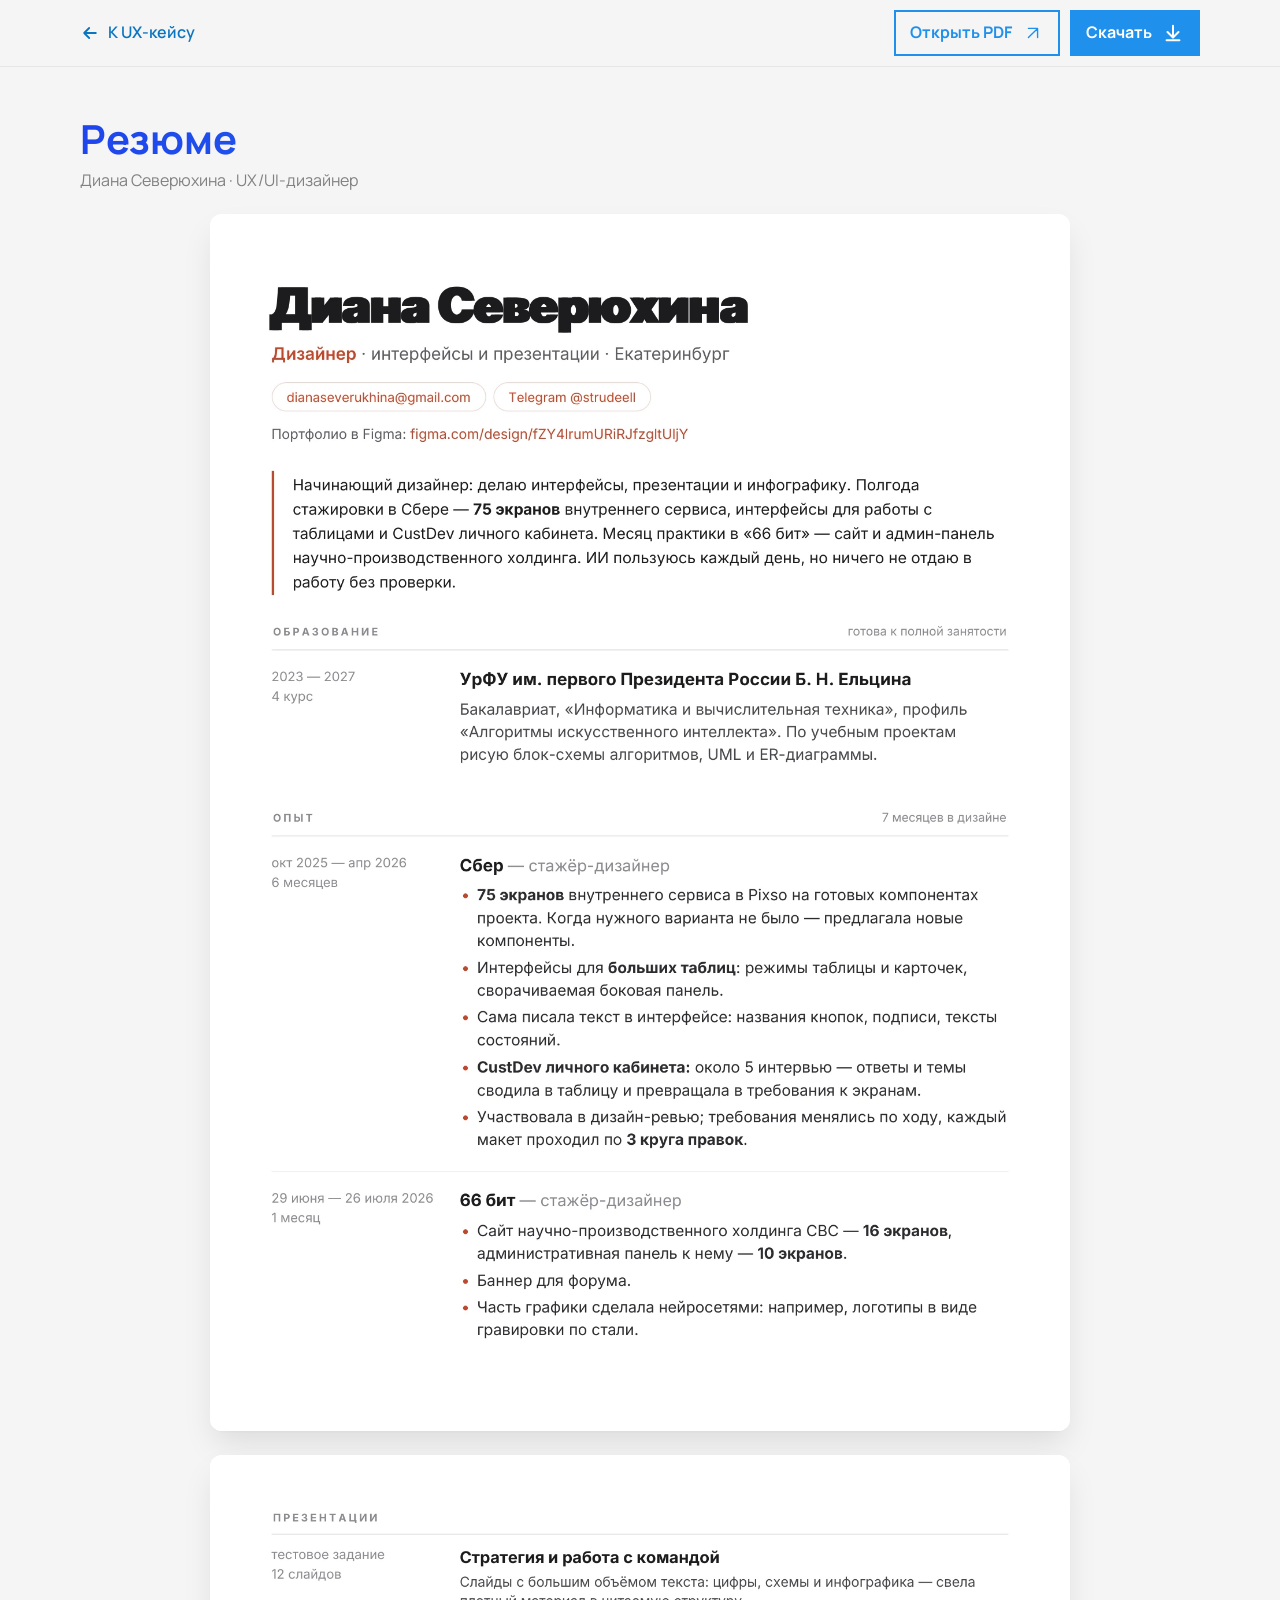
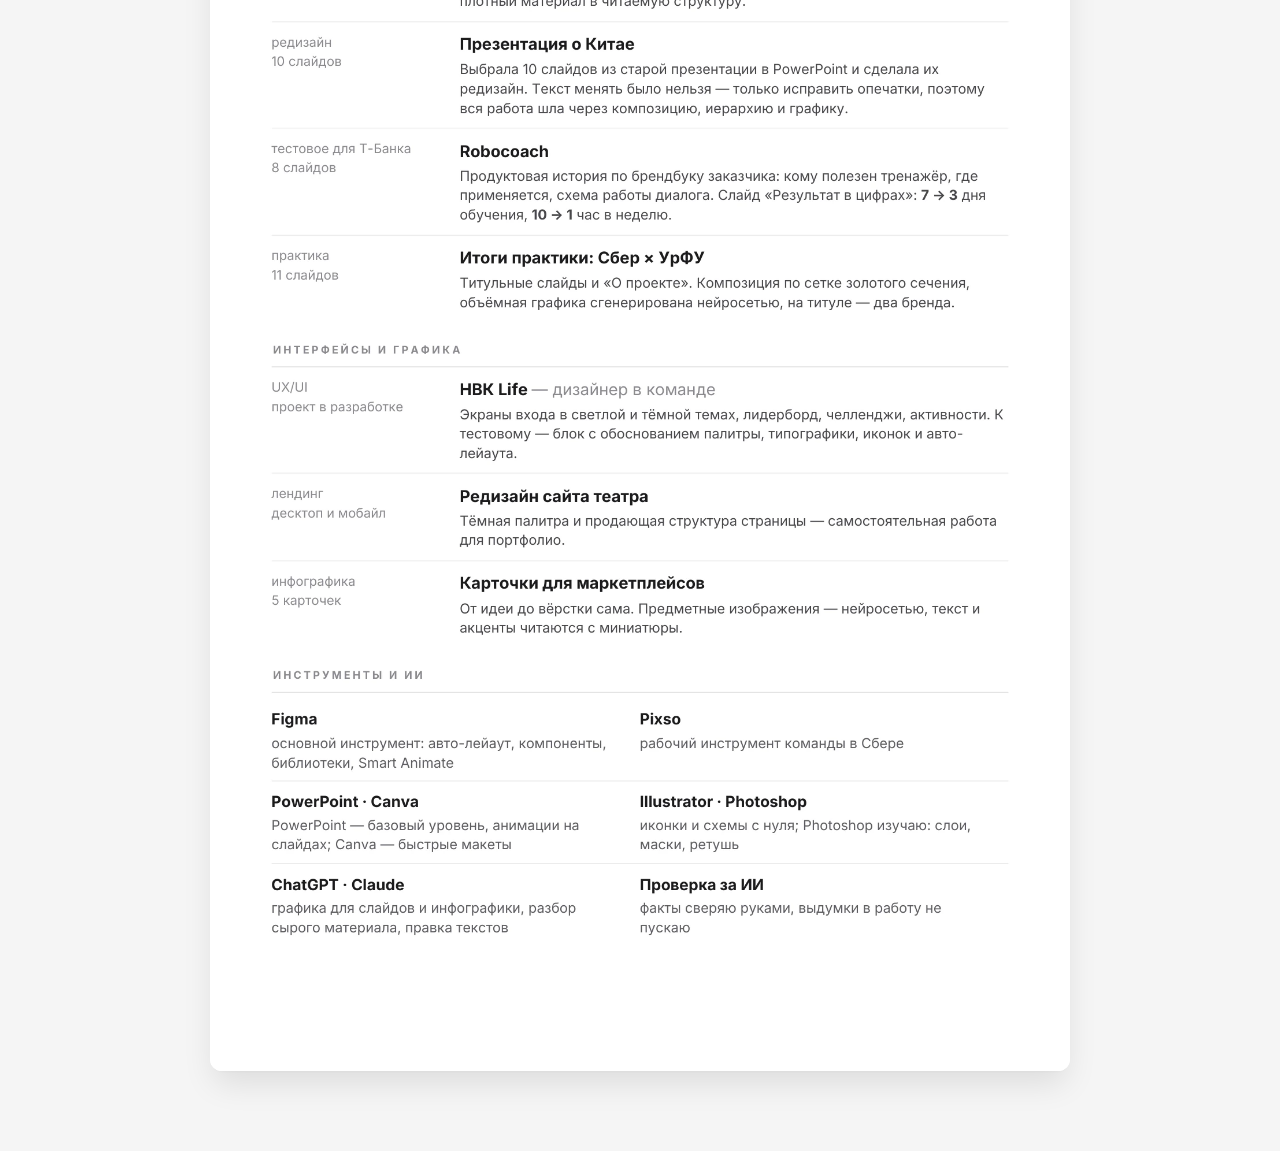
==== resume.html @ b389733e "Правки (раунд 3): иллюстрации портретов, вайрфреймы по сетке, резюме для просмотра - В портреты ЦА в" ====
<!doctype html>
<html lang="ru">
<head>
  <meta charset="utf-8">
  <meta name="viewport" content="width=device-width, initial-scale=1">
  <title>Резюме — Диана Северюхина, UX/UI-дизайнер</title>
  <meta name="description" content="Резюме Дианы Северюхиной, UX/UI-дизайнера: просмотр онлайн и скачивание PDF.">
  <meta name="robots" content="noindex, follow">
  <meta name="theme-color" content="#1f90ec">
  <link rel="icon" href="assets/icons/favicon.svg" type="image/svg+xml">
  <link rel="preconnect" href="https://fonts.googleapis.com">
  <link rel="preconnect" href="https://fonts.gstatic.com" crossorigin>
  <link href="https://fonts.googleapis.com/css2?family=Manrope:wght@400;500;600;700;800&display=swap" rel="stylesheet">
  <link rel="stylesheet" href="css/base.css?v=3">
  <style>
    .rs-bar { position: sticky; top: 0; z-index: 10; background: rgba(245, 245, 245, .85); backdrop-filter: blur(14px); -webkit-backdrop-filter: blur(14px); border-bottom: 1px solid rgba(51, 51, 51, .08); }
    .rs-bar__in { display: flex; align-items: center; gap: 16px; min-height: 64px; flex-wrap: wrap; padding-block: 10px; }
    .rs-back { display: inline-flex; align-items: center; gap: 8px; font-weight: 600; color: var(--blue-hover); margin-right: auto; }
    .rs-back svg { width: 20px; height: 20px; fill: none; stroke: currentColor; stroke-width: 2.2; stroke-linecap: round; stroke-linejoin: round; transition: transform .3s var(--ease); }
    .rs-actions { display: flex; gap: 10px; flex-wrap: wrap; }
    .rs-actions .btn { font-size: 16px; padding: 12px 16px; }
    .rs-actions .btn .ico { width: 22px; height: 22px; }
    .rs-head { padding: 48px 0 24px; }
    .rs-head h1 { font-size: 40px; font-weight: 700; }
    .rs-head p { margin-top: 8px; color: var(--text-muted); }
    .rs-pages { display: grid; gap: 24px; max-width: 860px; margin: 0 auto; padding-bottom: 80px; }
    .rs-page { position: relative; margin: 0; background: #fff; border-radius: 12px; overflow: hidden; box-shadow: var(--shadow-400); animation: fadeUp .7s var(--ease) both; }
    .rs-page:nth-child(2) { animation-delay: .12s; }
    .rs-page img { width: 100%; height: auto; }
    .rs-page a { position: absolute; border-radius: 4px; }
    .rs-page a:focus-visible { outline: 2px solid var(--blue); }
    @keyframes fadeUp { from { opacity: 0; transform: translateY(24px); } }
    @media (hover: hover) {
      .rs-back:hover svg { transform: translateX(-4px); }
      .rs-page a:hover { background: rgba(31, 144, 236, .12); }
    }
    @media (max-width: 720px) {
      .rs-head { padding-top: 28px; }
      .rs-head h1 { font-size: 28px; }
      .rs-actions { width: 100%; }
      .rs-actions .btn { flex: 1; }
      .rs-pages { gap: 14px; }
    }
  </style>
</head>
<body>
  <div class="rs-bar">
    <div class="container rs-bar__in">
      <a class="rs-back" href="./#contacts"><svg viewBox="0 0 24 24"><path d="M19 12H5M11 18l-6-6 6-6"/></svg>К UX-кейсу</a>
      <div class="rs-actions">
        <a class="btn btn--outline" href="assets/docs/resume-severyukhina.pdf" target="_blank" rel="noopener">Открыть PDF <img class="ico" src="assets/icons/arrow-up-right-blue.svg" alt=""></a>
        <a class="btn" href="assets/docs/resume-severyukhina.pdf" download="Резюме Северюхина Диана.pdf">Скачать <svg class="ico" viewBox="0 0 24 24" fill="none" stroke="#fff" stroke-width="2.2" stroke-linecap="round" stroke-linejoin="round"><path d="M12 4v12M6 11l6 6 6-6M5 20h14"/></svg></a>
      </div>
    </div>
  </div>
  <main class="container">
    <div class="rs-head">
      <h1 class="grad-text">Резюме</h1>
      <p>Диана Северюхина · UX/UI-дизайнер</p>
    </div>
    <div class="rs-pages">
      <figure class="rs-page">
        <img src="assets/docs/resume-p1.webp" width="1488" height="2105" alt="Резюме Дианы Северюхиной, страница 1">
        <a href="mailto:dianaseverukhina@gmail.com" aria-label="Email" style="left:7.185%;top:13.806%;width:24.958%;height:2.405%"></a>
        <a href="https://t.me/strudeell" target="_blank" rel="noopener" aria-label="Telegram" style="left:33.025%;top:13.806%;width:18.277%;height:2.405%"></a>
        <a href="https://www.figma.com/design/fZY4lrumURiRJfzgltUljY" target="_blank" rel="noopener" aria-label="Портфолио в Figma" style="left:23.193%;top:17.369%;width:32.395%;height:1.425%"></a>
      </figure>
      <figure class="rs-page">
        <img src="assets/docs/resume-p2.webp" width="1488" height="2105" alt="Резюме Дианы Северюхиной, страница 2" loading="lazy">
      </figure>
    </div>
  </main>
</body>
</html>
---- css/base.css ----
/* ============ Токены из UI-kit (Figma) ============ */
:root {
  --blue: #1f90ec;
  --blue-hover: #0c75c0;
  --blue-deep: #1f45ec;
  --blue-secondary: #d0e5fd;
  --blue-secondary-hover: #add9fc;
  --blue-tertiary: #e7f4fe;
  --blue-tertiary-hover: #d0ecfd;
  --text: #333;
  --text-muted: rgba(51, 51, 51, .6);
  --bg: #f5f5f5;
  --white: #fff;
  --pos-bg: #ebffee;
  --pos-border: #aff4c6;
  --pos-text: #14ae5c;
  --neg-bg: #fee9e7;
  --neg-border: #fdd3d0;
  --neg-text: #ec221f;
  --grad: linear-gradient(90deg, var(--blue-deep), var(--blue));
  --shadow-200: 0 1px 4px rgba(12, 12, 13, .05), 0 1px 4px rgba(12, 12, 13, .1);
  --shadow-400: 0 4px 4px -4px rgba(12, 12, 13, .05), 0 16px 32px -4px rgba(12, 12, 13, .1);
  --r: 16px;
  --container: 1280px;
  --gutter: 80px;
  --ease: cubic-bezier(.22, 1, .36, 1);
  color-scheme: light;
}

*, *::before, *::after { box-sizing: border-box; }
html { scroll-behavior: smooth; -webkit-text-size-adjust: 100%; }
body {
  margin: 0;
  font-family: "Manrope", system-ui, sans-serif;
  font-size: 16px;
  line-height: 1.2;
  color: var(--text);
  background: var(--bg);
  overflow-x: hidden;
  -webkit-font-smoothing: antialiased;
}
html { overflow-x: hidden; }
@supports (overflow: clip) { html, body { overflow-x: clip; } }
img, video, svg { display: block; max-width: 100%; }
a { color: inherit; text-decoration: none; }
button { font: inherit; color: inherit; border: 0; background: none; cursor: pointer; padding: 0; }
p, h1, h2, h3, h4, ul { margin: 0; }
ul { padding-left: 21px; }
::selection { background: var(--blue); color: #fff; }

.container {
  width: 100%;
  max-width: calc(var(--container) + var(--gutter) * 2);
  margin: 0 auto;
  padding: 0 var(--gutter);
}
.section { padding: 64px 0 0; position: relative; }

/* ============ Типографика ============ */
.grad-text {
  background: var(--grad);
  -webkit-background-clip: text;
  background-clip: text;
  color: transparent;
}
.h-xl { font-size: 64px; font-weight: 700; line-height: 1.2; text-transform: uppercase; }
.h-lg { font-size: 40px; font-weight: 700; line-height: 1.2; }
.t-20 { font-size: 20px; }
.t-16 { font-size: 16px; }
.t-14 { font-size: 14px; }
.muted { color: var(--text-muted); }
.accent { color: var(--blue-hover); font-weight: 700; }

/* «Составной» заголовок: крупное слово + подпись со смещением, как в макете */
.title-combo { display: inline-grid; white-space: nowrap; }
.title-combo > * { grid-area: 1 / 1; }
.title-combo .h-lg { line-height: 1.2; }

/* ============ Кнопки ============ */
.btn {
  display: inline-flex; align-items: center; justify-content: center; gap: 10px;
  padding: 16px; font-size: 20px; font-weight: 700; line-height: 1.2;
  background: var(--blue); color: #fff;
  border-radius: 0;
  transition: background .3s var(--ease), transform .3s var(--ease), box-shadow .3s var(--ease);
  position: relative; overflow: hidden; isolation: isolate;
}
.btn::after { /* блик при наведении */
  content: ""; position: absolute; inset: 0; z-index: -1;
  background: linear-gradient(110deg, transparent 30%, rgba(255,255,255,.35) 50%, transparent 70%);
  transform: translateX(-120%); transition: transform .7s var(--ease);
}
.btn:active { transform: translateY(0); }
.btn .ico { width: 32px; height: 32px; transition: transform .3s var(--ease); }
.btn--white { background: #fff; color: var(--text); }
.btn--outline { background: transparent; color: var(--blue); box-shadow: inset 0 0 0 2px var(--blue); }

.card {
  background: #fff; border-radius: var(--r); box-shadow: var(--shadow-200);
}
.tile {
  background: var(--blue-tertiary); border: 1px solid var(--blue-tertiary-hover);
  border-radius: 15px; padding: 16px;
}

@media (hover: hover) {
  .btn:hover { background: var(--blue-hover); transform: translateY(-2px); box-shadow: var(--shadow-400); }
  .btn:hover::after { transform: translateX(120%); }
  .btn:hover .ico { transform: translate(3px, -3px); }
  .btn--white:hover { background: var(--blue-tertiary); }
  .btn--outline:hover { background: var(--blue); color: #fff; }
  .btn--outline:hover .ico { filter: brightness(0) invert(1); }
}

/* ============ Анимации появления ============ */
.reveal { opacity: 0; transform: translateY(40px); transition: opacity .9s var(--ease), transform .9s var(--ease); transition-delay: var(--d, 0s); }
.reveal.from-left { transform: translateX(-60px); }
.reveal.from-right { transform: translateX(60px); }
.reveal.zoom { transform: scale(.92); }
.reveal.in { opacity: 1; transform: none; }
@media (prefers-reduced-motion: reduce) {
  html { scroll-behavior: auto; }
  .reveal { opacity: 1; transform: none; transition: none; }
  *, *::before, *::after { animation-duration: .01ms !important; animation-iteration-count: 1 !important; }
}
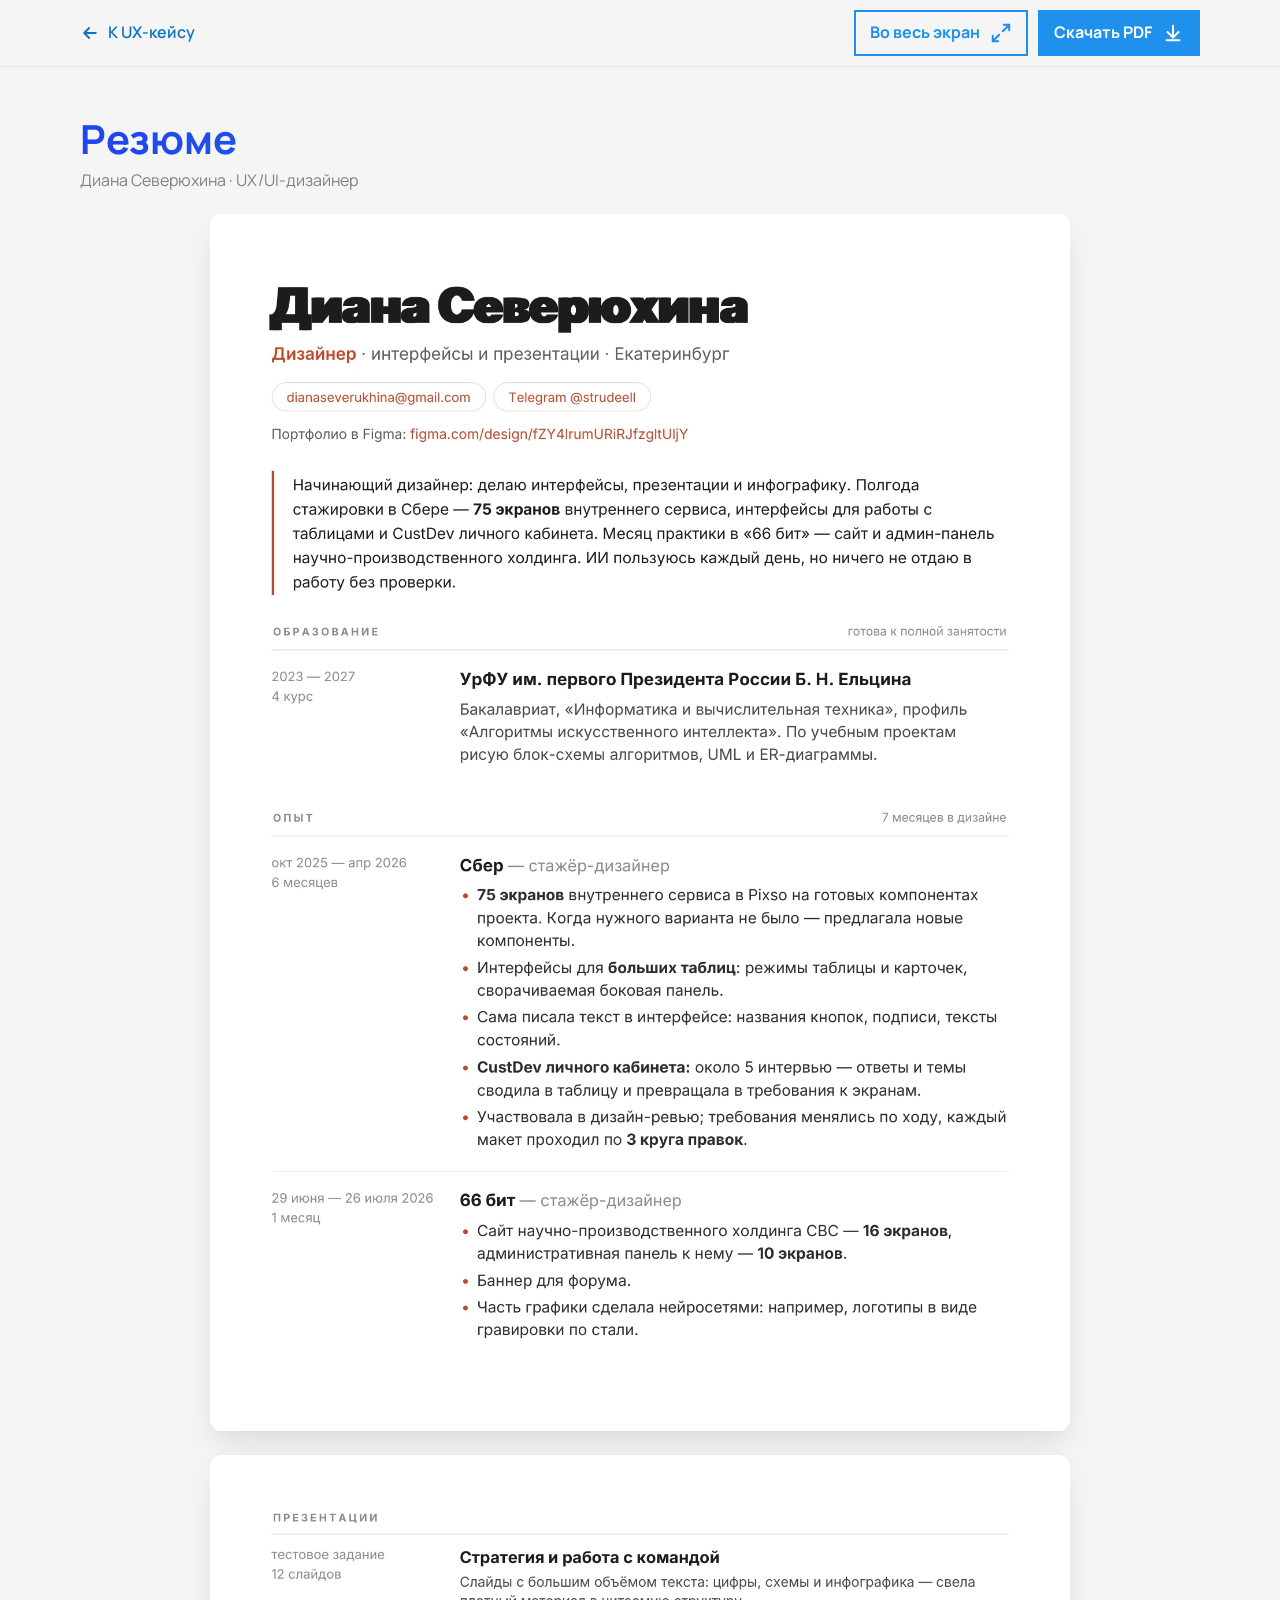
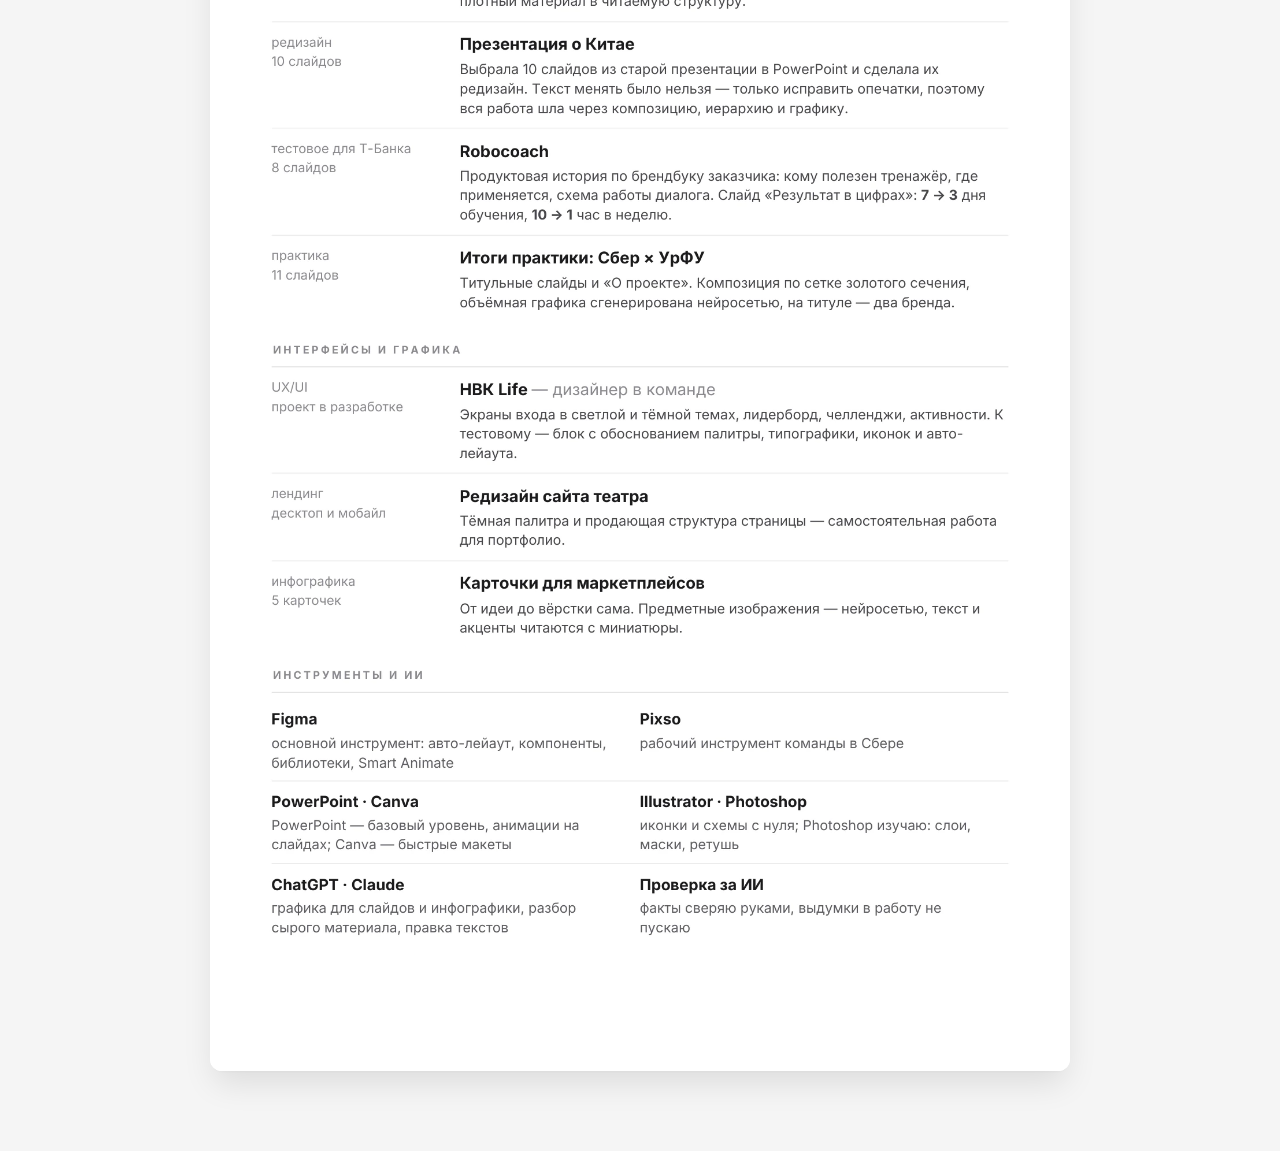
==== commit 1b395d80: "Резюме: просмотр во весь экран без скачивания; чипсы на телефоне в шахматном порядке Co-Authored-By:" ====
--- a/resume.html
+++ b/resume.html
@@ -29,6 +29,14 @@
     .rs-page img { width: 100%; height: auto; }
     .rs-page a { position: absolute; border-radius: 4px; }
     .rs-page a:focus-visible { outline: 2px solid var(--blue); }
+    .rs-pages:fullscreen { display: block; max-width: none; margin: 0; padding: 24px 16px 48px; overflow-y: auto; background: #2b2f36; }
+    .rs-pages:fullscreen .rs-page { max-width: 1100px; margin: 0 auto 24px; }
+    .rs-pages.rs-full { position: fixed; inset: 0; z-index: 50; display: block; max-width: none; margin: 0; padding: 24px 16px 48px; overflow-y: auto; background: #2b2f36; }
+    .rs-pages.rs-full .rs-page { max-width: 1100px; margin: 0 auto 24px; }
+    .rs-close { display: none; position: fixed; right: 18px; top: 14px; z-index: 60; width: 44px; height: 44px; border-radius: 50%; background: #fff; color: var(--text); font-size: 28px; line-height: 1; box-shadow: var(--shadow-400); }
+    .rs-pages:fullscreen .rs-close, .rs-pages.rs-full .rs-close { display: block; }
+    .rs-page img { cursor: zoom-in; }
+    .rs-pages:fullscreen .rs-page img, .rs-pages.rs-full .rs-page img { cursor: default; }
     @keyframes fadeUp { from { opacity: 0; transform: translateY(24px); } }
     @media (hover: hover) {
       .rs-back:hover svg { transform: translateX(-4px); }
@@ -48,8 +56,8 @@
     <div class="container rs-bar__in">
       <a class="rs-back" href="./#contacts"><svg viewBox="0 0 24 24"><path d="M19 12H5M11 18l-6-6 6-6"/></svg>К UX-кейсу</a>
       <div class="rs-actions">
-        <a class="btn btn--outline" href="assets/docs/resume-severyukhina.pdf" target="_blank" rel="noopener">Открыть PDF <img class="ico" src="assets/icons/arrow-up-right-blue.svg" alt=""></a>
-        <a class="btn" href="assets/docs/resume-severyukhina.pdf" download="Резюме Северюхина Диана.pdf">Скачать <svg class="ico" viewBox="0 0 24 24" fill="none" stroke="#fff" stroke-width="2.2" stroke-linecap="round" stroke-linejoin="round"><path d="M12 4v12M6 11l6 6 6-6M5 20h14"/></svg></a>
+        <button class="btn btn--outline" type="button" id="rs-full">Во весь экран <svg class="ico" viewBox="0 0 24 24" fill="none" stroke="#1f90ec" stroke-width="2.2" stroke-linecap="round" stroke-linejoin="round"><path d="M15 3h6v6M9 21H3v-6M21 3l-7 7M3 21l7-7"/></svg></button>
+        <a class="btn" href="assets/docs/resume-severyukhina.pdf" download="Резюме Северюхина Диана.pdf">Скачать PDF <svg class="ico" viewBox="0 0 24 24" fill="none" stroke="#fff" stroke-width="2.2" stroke-linecap="round" stroke-linejoin="round"><path d="M12 4v12M6 11l6 6 6-6M5 20h14"/></svg></a>
       </div>
     </div>
   </div>
@@ -58,7 +66,8 @@
       <h1 class="grad-text">Резюме</h1>
       <p>Диана Северюхина · UX/UI-дизайнер</p>
     </div>
-    <div class="rs-pages">
+    <div class="rs-pages" id="rs-pages">
+      <button class="rs-close" type="button" id="rs-close" aria-label="Закрыть полноэкранный режим">×</button>
       <figure class="rs-page">
         <img src="assets/docs/resume-p1.webp" width="1488" height="2105" alt="Резюме Дианы Северюхиной, страница 1">
         <a href="mailto:dianaseverukhina@gmail.com" aria-label="Email" style="left:7.185%;top:13.806%;width:24.958%;height:2.405%"></a>
@@ -70,5 +79,19 @@
       </figure>
     </div>
   </main>
+  <script>
+    (() => {
+      const box = document.getElementById('rs-pages');
+      const open = () => {
+        if (box.requestFullscreen) box.requestFullscreen().catch(() => box.classList.add('rs-full'));
+        else box.classList.add('rs-full');
+      };
+      const close = () => { if (document.fullscreenElement) document.exitFullscreen(); box.classList.remove('rs-full'); };
+      document.getElementById('rs-full').addEventListener('click', open);
+      document.getElementById('rs-close').addEventListener('click', close);
+      box.querySelectorAll('.rs-page img').forEach(img => img.addEventListener('click', () => { if (!document.fullscreenElement && !box.classList.contains('rs-full')) open(); }));
+      addEventListener('keydown', e => { if (e.key === 'Escape') box.classList.remove('rs-full'); });
+    })();
+  </script>
 </body>
 </html>
